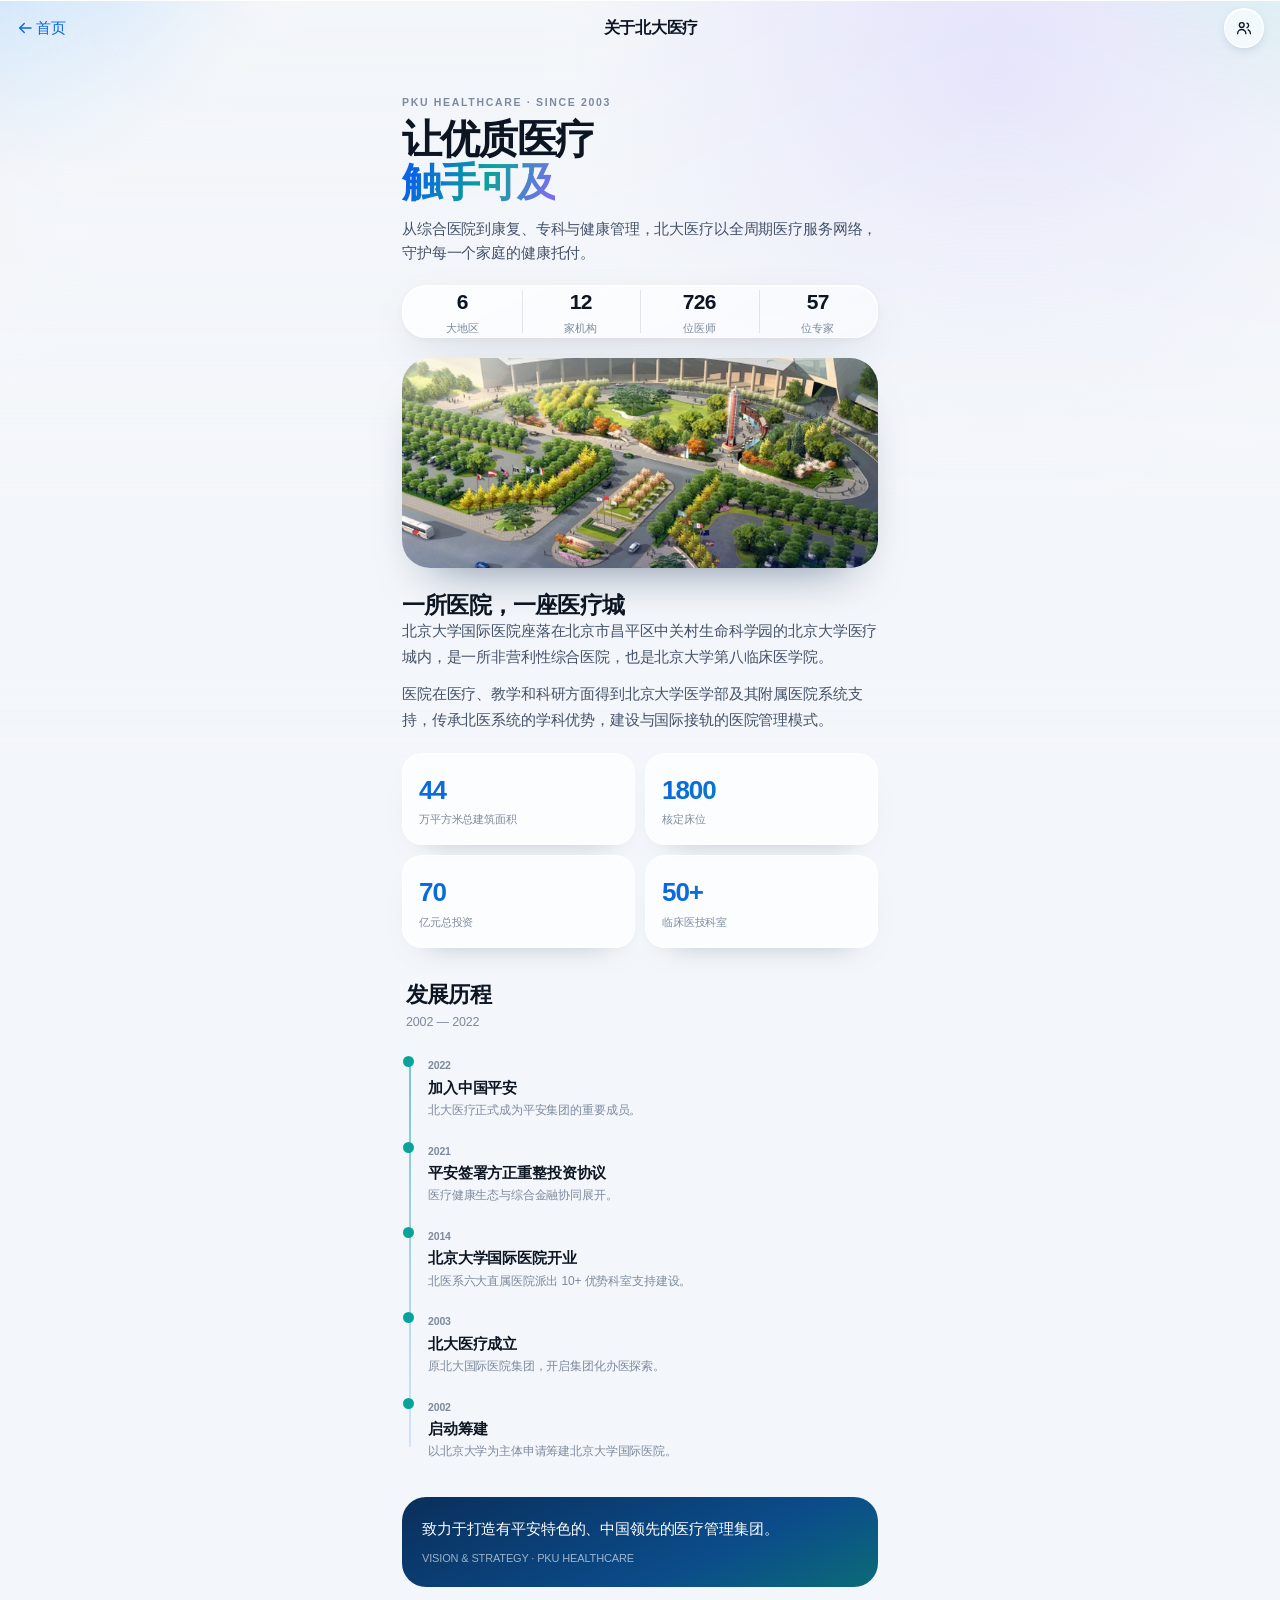
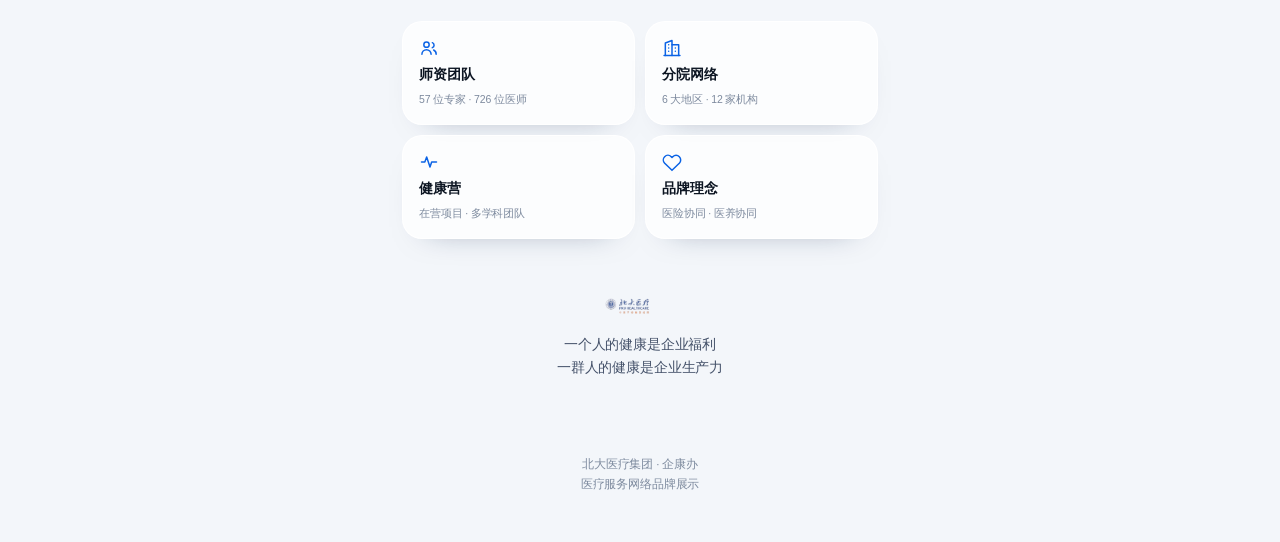
==== brand.html @ 7aa966f2 "北大医疗 H5 全站改版：iOS Liquid Glass，新增师资/健康营/分院" ====
<!DOCTYPE html>
<html lang="zh-CN">
<head>
  <meta charset="UTF-8" />
  <meta name="viewport" content="width=device-width, initial-scale=1, viewport-fit=cover" />
  <meta name="theme-color" content="#f3f6fa" />
  <meta name="description" content="关于北大医疗：医疗服务网络、北京大学国际医院规模、师资与学科资源。" />
  <title>关于北大医疗 · 医疗服务网络</title>
  <link rel="icon" href="./assets/logo.png" />
  <link rel="stylesheet" href="./ios.css" />
  <link rel="stylesheet" href="./views.css" />
</head>
<body>
  <div class="ambient" aria-hidden="true"></div>
  <script src="./icons.js"></script>

  <header class="topbar">
    <a class="back-btn" href="./mobile.html">
      <svg class="ic ic-18"><use href="#i-back"/></svg>首页
    </a>
    <span class="topbar-spacer"></span>
    <span class="topbar-title">关于北大医疗</span>
    <span class="topbar-spacer"></span>
    <a class="icon-btn" href="./team.html" aria-label="师资团队">
      <svg class="ic ic-18"><use href="#i-users"/></svg>
    </a>
  </header>

  <main class="page no-tabs">
    <section class="about-hero">
      <p class="eyebrow">PKU HEALTHCARE · SINCE 2003</p>
      <h1 class="display">让优质医疗<br /><em>触手可及</em></h1>
      <p class="lead">从综合医院到康复、专科与健康管理，北大医疗以全周期医疗服务网络，守护每一个家庭的健康托付。</p>

      <div class="hero-stats glass" style="margin-top:20px">
        <div class="stat-row">
          <span><b>6</b><small>大地区</small></span>
          <span><b>12</b><small>家机构</small></span>
          <span><b>726</b><small>位医师</small></span>
          <span><b>57</b><small>位专家</small></span>
        </div>
      </div>

      <div class="about-photo">
        <img src="./assets/hospital-intro.webp" alt="北京大学国际医院院区" loading="lazy" />
      </div>
    </section>

    <section class="about-story reveal">
      <h2 class="h2">一所医院，一座医疗城</h2>
      <p>北京大学国际医院座落在北京市昌平区中关村生命科学园的北京大学医疗城内，是一所非营利性综合医院，也是北京大学第八临床医学院。</p>
      <p>医院在医疗、教学和科研方面得到北京大学医学部及其附属医院系统支持，传承北医系统的学科优势，建设与国际接轨的医院管理模式。</p>
      <div class="about-numbers">
        <div class="about-number"><b>44</b><small>万平方米总建筑面积</small></div>
        <div class="about-number"><b>1800</b><small>核定床位</small></div>
        <div class="about-number"><b>70</b><small>亿元总投资</small></div>
        <div class="about-number"><b>50+</b><small>临床医技科室</small></div>
      </div>
    </section>

    <section class="section reveal">
      <div class="section-head">
        <div>
          <h2 class="h2">发展历程</h2>
          <p class="section-sub">2002 — 2022</p>
        </div>
      </div>
      <div class="timeline">
        <div class="tl-item done"><span class="tl-date">2022</span><b>加入中国平安</b><p>北大医疗正式成为平安集团的重要成员。</p></div>
        <div class="tl-item done"><span class="tl-date">2021</span><b>平安签署方正重整投资协议</b><p>医疗健康生态与综合金融协同展开。</p></div>
        <div class="tl-item done"><span class="tl-date">2014</span><b>北京大学国际医院开业</b><p>北医系六大直属医院派出 10+ 优势科室支持建设。</p></div>
        <div class="tl-item done"><span class="tl-date">2003</span><b>北大医疗成立</b><p>原北大国际医院集团，开启集团化办医探索。</p></div>
        <div class="tl-item done"><span class="tl-date">2002</span><b>启动筹建</b><p>以北京大学为主体申请筹建北京大学国际医院。</p></div>
      </div>
    </section>

    <section class="section reveal">
      <div class="about-vision">
        <p>致力于打造有平安特色的、中国领先的医疗管理集团。</p>
        <small>VISION &amp; STRATEGY · PKU HEALTHCARE</small>
      </div>
    </section>

    <section class="section reveal">
      <div class="about-links">
        <a class="about-link press" href="./team.html">
          <svg class="ic"><use href="#i-users"/></svg>
          <b>师资团队</b><small>57 位专家 · 726 位医师</small>
        </a>
        <a class="about-link press" href="./hospitals.html">
          <svg class="ic"><use href="#i-building"/></svg>
          <b>分院网络</b><small>6 大地区 · 12 家机构</small>
        </a>
        <a class="about-link press" href="./camp.html">
          <svg class="ic"><use href="#i-activity"/></svg>
          <b>健康营</b><small>在营项目 · 多学科团队</small>
        </a>
        <a class="about-link press" href="./brand.html">
          <svg class="ic"><use href="#i-heart"/></svg>
          <b>品牌理念</b><small>医险协同 · 医养协同</small>
        </a>
      </div>
    </section>

    <section class="section reveal" style="text-align:center;padding:24px 12px 6px">
      <img src="./assets/logo.png" alt="北大医疗" style="height:24px;margin:0 auto 12px;opacity:.7" />
      <p style="margin:0;font-size:14px;line-height:1.7;color:var(--ink-2)">一个人的健康是企业福利<br />一群人的健康是企业生产力</p>
    </section>

    <footer class="footer">
      <p>北大医疗集团 · 企康办</p>
      <p>医疗服务网络品牌展示</p>
    </footer>
  </main>

  <div class="backdrop" id="appBackdrop"></div>
  <div class="toast" id="appToast" role="status" aria-live="polite"></div>

  <script src="./app.js"></script>
</body>
</html>
---- ios.css ----
/* =========================================================
   北大医疗 · Liquid Glass Design System
   iOS 26 inspired — glass, depth, soft light
   ========================================================= */

:root {
  --ink: #0c1522;
  --ink-2: #45526a;
  --ink-3: #7d8a9e;
  --brand: #0b63e5;
  --brand-2: #3f8cff;
  --brand-deep: #093677;
  --teal: #0aa39a;
  --mint: #d9f4ea;
  --coral: #f26d5f;
  --amber: #e9a13b;
  --violet: #7c6cf0;

  --bg: #f3f6fa;
  --white: #ffffff;

  --glass: linear-gradient(155deg, rgba(255, 255, 255, 0.78), rgba(255, 255, 255, 0.48));
  --glass-strong: linear-gradient(155deg, rgba(255, 255, 255, 0.92), rgba(255, 255, 255, 0.72));
  --glass-dark: linear-gradient(155deg, rgba(12, 30, 58, 0.72), rgba(9, 22, 44, 0.55));
  --glass-border: 0.5px solid rgba(255, 255, 255, 0.9);
  --glass-shadow: 0 18px 50px -18px rgba(13, 38, 76, 0.28), 0 2px 8px rgba(13, 38, 76, 0.05),
    inset 0 1px 0 rgba(255, 255, 255, 0.95);
  --blur: saturate(180%) blur(28px);

  --r-xl: 30px;
  --r-lg: 24px;
  --r-md: 18px;
  --r-sm: 13px;

  --safe-top: env(safe-area-inset-top, 0px);
  --safe-bottom: env(safe-area-inset-bottom, 0px);
  --tabbar-h: 66px;

  --font: -apple-system, BlinkMacSystemFont, "SF Pro Text", "SF Pro Display", "PingFang SC",
    "Hiragino Sans GB", "Helvetica Neue", "Microsoft YaHei", sans-serif;
}

* { box-sizing: border-box; -webkit-tap-highlight-color: transparent; }

html { -webkit-text-size-adjust: 100%; scroll-behavior: smooth; }

body {
  margin: 0;
  min-height: 100vh;
  color: var(--ink);
  background: var(--bg);
  font-family: var(--font);
  font-size: 15px;
  line-height: 1.55;
  letter-spacing: -0.01em;
  overflow-x: hidden;
  -webkit-font-smoothing: antialiased;
  text-rendering: optimizeLegibility;
}

body.is-locked { overflow: hidden; }

/* ambient light field */
.ambient {
  position: fixed;
  inset: -20% -20% auto -20%;
  height: 90vh;
  z-index: -2;
  pointer-events: none;
  background:
    radial-gradient(42vw 42vw at 12% 4%, rgba(96, 178, 255, 0.5), transparent 62%),
    radial-gradient(46vw 46vw at 92% 0%, rgba(126, 232, 208, 0.46), transparent 60%),
    radial-gradient(52vw 52vw at 70% 32%, rgba(190, 178, 255, 0.38), transparent 62%),
    radial-gradient(40vw 40vw at 0% 45%, rgba(255, 205, 214, 0.34), transparent 60%);
  filter: blur(18px);
}

.ambient::after {
  content: "";
  position: fixed;
  inset: 0;
  height: 100vh;
  background: linear-gradient(180deg, rgba(243, 246, 250, 0) 0%, rgba(243, 246, 250, 0.55) 46%, #f3f6fa 78%);
}

/* subtle top specular line */
body::after {
  content: "";
  position: fixed;
  inset: 0 0 auto 0;
  height: 1px;
  background: rgba(255, 255, 255, 0.9);
  z-index: 90;
}

a { color: inherit; text-decoration: none; }
button { font: inherit; color: inherit; background: none; border: 0; padding: 0; cursor: pointer; }
img { display: block; max-width: 100%; }
svg { display: block; }
input { font: inherit; color: inherit; }
::selection { background: rgba(11, 99, 229, 0.18); }

.ic { width: 20px; height: 20px; fill: none; stroke: currentColor; stroke-width: 1.8; stroke-linecap: round; stroke-linejoin: round; }
.ic-12 { width: 12px; height: 12px; }
.ic-14 { width: 14px; height: 14px; }
.ic-16 { width: 16px; height: 16px; }
.ic-18 { width: 18px; height: 18px; }
.ic-22 { width: 22px; height: 22px; }
.ic-26 { width: 26px; height: 26px; }
.svg-sprite { position: absolute; width: 0; height: 0; overflow: hidden; }

/* ---------- surfaces ---------- */
.glass {
  position: relative;
  background: var(--glass);
  -webkit-backdrop-filter: var(--blur);
  backdrop-filter: var(--blur);
  border: var(--glass-border);
  box-shadow: var(--glass-shadow);
  border-radius: var(--r-lg);
}

.glass-strong {
  background: var(--glass-strong);
  -webkit-backdrop-filter: saturate(190%) blur(36px);
  backdrop-filter: saturate(190%) blur(36px);
  border: 0.5px solid rgba(255, 255, 255, 1);
  box-shadow: 0 24px 60px -22px rgba(13, 38, 76, 0.34), inset 0 1px 0 #fff;
  border-radius: var(--r-xl);
}

.press { transition: transform 0.32s cubic-bezier(0.22, 1, 0.36, 1), box-shadow 0.32s; }
.press:active { transform: scale(0.975); }

/* ---------- top bar ---------- */
.topbar {
  position: fixed;
  top: 0;
  left: 0;
  right: 0;
  z-index: 60;
  padding: calc(var(--safe-top) + 8px) 16px 8px;
  display: flex;
  align-items: center;
  gap: 10px;
  transition: background 0.3s, backdrop-filter 0.3s, box-shadow 0.3s, border-color 0.3s;
  border-bottom: 0.5px solid transparent;
}

.topbar.is-scrolled {
  background: rgba(248, 250, 253, 0.72);
  -webkit-backdrop-filter: saturate(180%) blur(26px);
  backdrop-filter: saturate(180%) blur(26px);
  border-bottom-color: rgba(12, 21, 34, 0.06);
  box-shadow: 0 8px 30px -20px rgba(13, 38, 76, 0.4);
}

.topbar-brand { display: flex; align-items: center; gap: 9px; min-width: 0; }
.topbar-brand img { height: 24px; width: auto; }
.topbar-title {
  font-size: 16px;
  font-weight: 650;
  letter-spacing: -0.02em;
  white-space: nowrap;
  overflow: hidden;
  text-overflow: ellipsis;
  opacity: 0;
  transform: translateY(6px);
  transition: opacity 0.3s, transform 0.3s;
}
.topbar.is-scrolled .topbar-title { opacity: 1; transform: none; }
.topbar-spacer { flex: 1; }

.icon-btn {
  width: 40px;
  height: 40px;
  display: grid;
  place-items: center;
  border-radius: 50%;
  background: rgba(255, 255, 255, 0.6);
  -webkit-backdrop-filter: blur(18px) saturate(170%);
  backdrop-filter: blur(18px) saturate(170%);
  border: 0.5px solid rgba(255, 255, 255, 0.9);
  box-shadow: 0 4px 14px -6px rgba(13, 38, 76, 0.3), inset 0 1px 0 #fff;
  color: var(--ink);
  transition: transform 0.3s cubic-bezier(0.22, 1, 0.36, 1);
}
.icon-btn:active { transform: scale(0.9); }
.icon-btn.plain { background: transparent; border-color: transparent; box-shadow: none; }

.back-btn {
  display: inline-flex;
  align-items: center;
  gap: 2px;
  height: 40px;
  padding-right: 12px;
  border-radius: 999px;
  font-size: 15px;
  font-weight: 550;
  color: var(--brand);
  transition: opacity 0.2s;
}
.back-btn:active { opacity: 0.5; }

/* ---------- page scaffolding ---------- */
.page {
  max-width: 520px;
  margin: 0 auto;
  padding: calc(var(--safe-top) + 76px) 16px calc(var(--safe-bottom) + var(--tabbar-h) + 34px);
}

.page.no-tabs { padding-bottom: calc(var(--safe-bottom) + 40px); }

.eyebrow {
  margin: 0 0 8px;
  font-size: 10.5px;
  font-weight: 700;
  letter-spacing: 0.16em;
  text-transform: uppercase;
  color: var(--ink-3);
}

.display {
  margin: 0;
  font-size: 38px;
  line-height: 1.08;
  font-weight: 740;
  letter-spacing: -0.045em;
}

.display em {
  font-style: normal;
  background: linear-gradient(115deg, #0b63e5 10%, #0aa39a 55%, #7c6cf0 95%);
  -webkit-background-clip: text;
  background-clip: text;
  color: transparent;
}

.h2 {
  margin: 0;
  font-size: 23px;
  line-height: 1.2;
  font-weight: 720;
  letter-spacing: -0.035em;
}

.lead {
  margin: 12px 0 0;
  font-size: 15px;
  line-height: 1.62;
  color: var(--ink-2);
}

.muted { color: var(--ink-3); }
.small { font-size: 12.5px; }

/* section header */
.section { margin-top: 34px; }
.section-head {
  display: flex;
  align-items: flex-end;
  justify-content: space-between;
  gap: 12px;
  margin-bottom: 14px;
  padding: 0 4px;
}
.section-head .h2 { font-size: 22px; }
.section-sub { margin: 5px 0 0; font-size: 12.5px; color: var(--ink-3); }
.section-link {
  display: inline-flex;
  align-items: center;
  gap: 3px;
  font-size: 13.5px;
  font-weight: 600;
  color: var(--brand);
  white-space: nowrap;
  padding-bottom: 2px;
}
.section-link .ic { width: 14px; height: 14px; }

/* ---------- chips / pills ---------- */
.chip {
  display: inline-flex;
  align-items: center;
  gap: 5px;
  height: 28px;
  padding: 0 11px;
  border-radius: 999px;
  font-size: 12px;
  font-weight: 550;
  color: var(--ink-2);
  background: rgba(255, 255, 255, 0.66);
  border: 0.5px solid rgba(12, 21, 34, 0.07);
  -webkit-backdrop-filter: blur(14px);
  backdrop-filter: blur(14px);
  white-space: nowrap;
}
.chip.brand { color: var(--brand); background: rgba(11, 99, 229, 0.1); border-color: rgba(11, 99, 229, 0.14); }
.chip.teal { color: #067a73; background: rgba(10, 163, 154, 0.11); border-color: rgba(10, 163, 154, 0.16); }
.chip.plain { background: rgba(12, 21, 34, 0.04); border-color: transparent; }

.scroller {
  display: flex;
  gap: 12px;
  overflow-x: auto;
  scroll-snap-type: x mandatory;
  -webkit-overflow-scrolling: touch;
  scrollbar-width: none;
  padding: 2px 16px 6px;
  margin: 0 -16px;
}
.scroller::-webkit-scrollbar { display: none; }
.scroller > * { scroll-snap-align: start; flex: 0 0 auto; }

/* segmented control */
.segmented {
  display: flex;
  gap: 2px;
  padding: 3px;
  border-radius: 15px;
  background: rgba(12, 21, 34, 0.055);
  -webkit-backdrop-filter: blur(10px);
  backdrop-filter: blur(10px);
  overflow-x: auto;
  scrollbar-width: none;
}
.segmented::-webkit-scrollbar { display: none; }
.segmented button {
  flex: 1 0 auto;
  height: 34px;
  padding: 0 13px;
  border-radius: 12px;
  font-size: 13px;
  font-weight: 550;
  color: var(--ink-2);
  white-space: nowrap;
  transition: background 0.28s, color 0.28s, box-shadow 0.28s;
}
.segmented button.is-active {
  color: var(--ink);
  background: #fff;
  box-shadow: 0 2px 8px -2px rgba(13, 38, 76, 0.16);
  font-weight: 620;
}

/* ---------- search ---------- */
.search {
  display: flex;
  align-items: center;
  gap: 9px;
  height: 46px;
  padding: 0 14px;
  border-radius: 16px;
  background: rgba(255, 255, 255, 0.7);
  -webkit-backdrop-filter: blur(20px) saturate(160%);
  backdrop-filter: blur(20px) saturate(160%);
  border: 0.5px solid rgba(255, 255, 255, 0.9);
  box-shadow: 0 8px 24px -16px rgba(13, 38, 76, 0.4);
  color: var(--ink-3);
}
.search input {
  flex: 1;
  min-width: 0;
  border: 0;
  outline: 0;
  background: none;
  font-size: 15px;
  color: var(--ink);
}
.search input::placeholder { color: var(--ink-3); }
.search input::-webkit-search-cancel-button { display: none; }
.search-clear { display: none; color: var(--ink-3); }
.search.has-value .search-clear { display: grid; place-items: center; }

/* ---------- avatar ---------- */
.avatar {
  position: relative;
  display: grid;
  place-items: center;
  overflow: hidden;
  border-radius: 50%;
  background: linear-gradient(145deg, #dce9ff, #c9f0e5);
  color: var(--brand-deep);
  font-weight: 650;
  flex: none;
  box-shadow: inset 0 0 0 0.5px rgba(255, 255, 255, 0.8);
}
.avatar img { position: absolute; inset: 0; width: 100%; height: 100%; object-fit: cover; }
.avatar.ring { box-shadow: 0 0 0 2px #fff, 0 6px 16px -8px rgba(13, 38, 76, 0.5); }

.avatar-stack { display: flex; }
.avatar-stack .avatar { margin-left: -9px; box-shadow: 0 0 0 2px rgba(255, 255, 255, 0.92); }
.avatar-stack .avatar:first-child { margin-left: 0; }

/* ---------- bottom tab bar ---------- */
.tabbar {
  position: fixed;
  left: 50%;
  bottom: calc(var(--safe-bottom) + 10px);
  transform: translateX(-50%);
  z-index: 70;
  width: min(480px, calc(100vw - 28px));
  height: var(--tabbar-h);
  display: flex;
  align-items: stretch;
  padding: 7px;
  border-radius: 26px;
  background: rgba(255, 255, 255, 0.66);
  -webkit-backdrop-filter: saturate(190%) blur(34px);
  backdrop-filter: saturate(190%) blur(34px);
  border: 0.5px solid rgba(255, 255, 255, 0.95);
  box-shadow: 0 18px 44px -16px rgba(13, 38, 76, 0.35), inset 0 1px 0 #fff;
}
.tabbar a {
  position: relative;
  flex: 1;
  display: flex;
  flex-direction: column;
  align-items: center;
  justify-content: center;
  gap: 2px;
  border-radius: 19px;
  font-size: 10px;
  font-weight: 600;
  letter-spacing: 0;
  color: var(--ink-3);
  transition: color 0.25s, background 0.35s;
}
.tabbar a .ic { width: 22px; height: 22px; stroke-width: 1.75; transition: transform 0.35s cubic-bezier(0.22, 1, 0.36, 1); }
.tabbar a.is-active { color: var(--brand); background: rgba(11, 99, 229, 0.09); }
.tabbar a.is-active .ic { transform: translateY(-1px) scale(1.04); }
.tabbar a.is-active::after {
  content: "";
  position: absolute;
  bottom: 2px;
  width: 4px;
  height: 4px;
  border-radius: 50%;
  background: var(--brand);
}

/* ---------- sheets ---------- */
.backdrop {
  position: fixed;
  inset: 0;
  z-index: 80;
  background: rgba(8, 16, 30, 0.28);
  -webkit-backdrop-filter: blur(6px);
  backdrop-filter: blur(6px);
  opacity: 0;
  visibility: hidden;
  transition: opacity 0.35s, visibility 0.35s;
}
.backdrop.is-open { opacity: 1; visibility: visible; }

.sheet {
  position: fixed;
  left: 0;
  right: 0;
  bottom: 0;
  z-index: 85;
  max-height: 88vh;
  display: flex;
  flex-direction: column;
  padding: 8px 0 calc(var(--safe-bottom) + 8px);
  border-radius: 28px 28px 0 0;
  background: rgba(250, 252, 255, 0.86);
  -webkit-backdrop-filter: saturate(190%) blur(40px);
  backdrop-filter: saturate(190%) blur(40px);
  border-top: 0.5px solid #fff;
  box-shadow: 0 -20px 60px -20px rgba(13, 38, 76, 0.4);
  transform: translateY(102%);
  visibility: hidden;
  transition: transform 0.5s cubic-bezier(0.32, 0.72, 0, 1), visibility 0.5s;
}
.sheet.is-open { transform: none; visibility: visible; }
.sheet-handle {
  width: 38px;
  height: 5px;
  border-radius: 99px;
  background: rgba(12, 21, 34, 0.16);
  margin: 4px auto 10px;
  flex: none;
}
.sheet-head { padding: 2px 22px 12px; display: flex; align-items: flex-start; justify-content: space-between; gap: 12px; }
.sheet-head h2 { margin: 0; font-size: 21px; font-weight: 720; letter-spacing: -0.03em; }
.sheet-head p { margin: 4px 0 0; font-size: 12.5px; color: var(--ink-3); }
.sheet-body { overflow-y: auto; -webkit-overflow-scrolling: touch; padding: 0 16px 12px; }
.sheet-footer { padding: 10px 16px 4px; display: flex; gap: 10px; border-top: 0.5px solid rgba(12, 21, 34, 0.06); }

.btn {
  display: inline-flex;
  align-items: center;
  justify-content: center;
  gap: 6px;
  height: 48px;
  padding: 0 20px;
  border-radius: 16px;
  font-size: 15px;
  font-weight: 620;
  transition: transform 0.3s cubic-bezier(0.22, 1, 0.36, 1), opacity 0.2s;
}
.btn:active { transform: scale(0.97); }
.btn-primary {
  color: #fff;
  background: linear-gradient(160deg, #2f86ff, #0b5bdc);
  box-shadow: 0 12px 26px -12px rgba(11, 99, 229, 0.75), inset 0 1px 0 rgba(255, 255, 255, 0.32);
}
.btn-ghost { color: var(--ink); background: rgba(12, 21, 34, 0.055); }
.btn-block { width: 100%; }

/* ---------- list rows ---------- */
.list {
  border-radius: var(--r-lg);
  overflow: hidden;
  background: rgba(255, 255, 255, 0.72);
  -webkit-backdrop-filter: var(--blur);
  backdrop-filter: var(--blur);
  border: 0.5px solid rgba(255, 255, 255, 0.9);
  box-shadow: 0 14px 40px -24px rgba(13, 38, 76, 0.4);
}
.row {
  display: flex;
  align-items: center;
  gap: 13px;
  padding: 13px 16px;
  position: relative;
  background: transparent;
  width: 100%;
  text-align: left;
  transition: background 0.2s;
}
.row + .row::before {
  content: "";
  position: absolute;
  top: 0;
  left: 62px;
  right: 0;
  height: 0.5px;
  background: rgba(12, 21, 34, 0.08);
}
.row:active { background: rgba(11, 99, 229, 0.05); }
.row-copy { flex: 1; min-width: 0; }
.row-copy b { display: block; font-size: 15px; font-weight: 620; letter-spacing: -0.02em; }
.row-copy small { display: block; margin-top: 2px; font-size: 12px; color: var(--ink-3); white-space: nowrap; overflow: hidden; text-overflow: ellipsis; }
.row .chev { color: rgba(12, 21, 34, 0.26); flex: none; }

/* ---------- misc ---------- */
.divider { height: 0.5px; background: rgba(12, 21, 34, 0.08); margin: 18px 0; }

.reveal { opacity: 0; transform: translateY(18px); transition: opacity 0.7s, transform 0.7s cubic-bezier(0.22, 1, 0.36, 1); }
.reveal.is-in { opacity: 1; transform: none; }

.toast {
  position: fixed;
  left: 50%;
  bottom: calc(var(--safe-bottom) + var(--tabbar-h) + 26px);
  transform: translate(-50%, 14px);
  z-index: 120;
  padding: 11px 18px;
  border-radius: 14px;
  background: rgba(12, 21, 34, 0.86);
  -webkit-backdrop-filter: blur(20px);
  backdrop-filter: blur(20px);
  color: #fff;
  font-size: 13px;
  font-weight: 500;
  opacity: 0;
  visibility: hidden;
  transition: opacity 0.3s, transform 0.3s, visibility 0.3s;
  max-width: 80vw;
  text-align: center;
}
.toast.is-open { opacity: 1; visibility: visible; transform: translate(-50%, 0); }

.empty-state { text-align: center; padding: 46px 24px; color: var(--ink-3); }
.empty-state b { display: block; margin: 12px 0 4px; font-size: 16px; color: var(--ink); }
.empty-state p { margin: 0; font-size: 13px; }
.empty-state .btn { margin-top: 18px; height: 42px; }

.footer {
  margin-top: 42px;
  padding: 26px 8px 6px;
  text-align: center;
  color: var(--ink-3);
  font-size: 11.5px;
}
.footer img { height: 22px; margin: 0 auto 10px; opacity: 0.6; }
.footer p { margin: 2px 0; }

/* hero stats */
.stat-row { display: flex; }
.stat-row > * { flex: 1; text-align: center; position: relative; }
.stat-row > * + *::before {
  content: "";
  position: absolute;
  left: 0;
  top: 4px;
  bottom: 4px;
  width: 0.5px;
  background: rgba(12, 21, 34, 0.1);
}
.stat-row b { display: block; font-size: 21px; font-weight: 720; letter-spacing: -0.03em; font-variant-numeric: tabular-nums; }
.stat-row small { display: block; margin-top: 1px; font-size: 11px; color: var(--ink-3); }

.live-dot {
  display: inline-block;
  width: 7px;
  height: 7px;
  border-radius: 50%;
  background: #16b981;
  box-shadow: 0 0 0 4px rgba(22, 185, 129, 0.16);
  animation: pulse 2.4s ease-in-out infinite;
}
@keyframes pulse {
  0%, 100% { box-shadow: 0 0 0 3px rgba(22, 185, 129, 0.14); }
  50% { box-shadow: 0 0 0 7px rgba(22, 185, 129, 0.06); }
}

.progress {
  height: 6px;
  border-radius: 99px;
  background: rgba(12, 21, 34, 0.08);
  overflow: hidden;
}
.progress i {
  display: block;
  height: 100%;
  border-radius: inherit;
  background: linear-gradient(90deg, #0aa39a, #3f8cff);
  width: 0;
  transition: width 1.2s cubic-bezier(0.22, 1, 0.36, 1);
}

.expert-badge { white-space: nowrap; }

.camp-live {
  display: inline-flex;
  align-items: center;
  gap: 7px;
  height: 26px;
  padding: 0 11px;
  border-radius: 99px;
  font-size: 11px;
  font-weight: 600;
  color: #eafff7;
  background: rgba(255, 255, 255, 0.14);
  border: 0.5px solid rgba(255, 255, 255, 0.22);
  -webkit-backdrop-filter: blur(14px);
  backdrop-filter: blur(14px);
}
.camp-live .live-dot { background: #4ff0b7; box-shadow: 0 0 0 4px rgba(79, 240, 183, 0.18); }

.camp-progress-label {
  display: flex;
  justify-content: space-between;
  align-items: baseline;
  gap: 10px;
  font-size: 11px;
  color: rgba(255, 255, 255, 0.68);
  margin-bottom: 7px;
  font-variant-numeric: tabular-nums;
}
.camp-progress-label b { font-size: 13px; color: #fff; font-weight: 620; }

.hide { display: none !important; }

@media (min-width: 560px) {
  .page { padding-left: 22px; padding-right: 22px; }
  .display { font-size: 42px; }
}

@media (prefers-reduced-motion: reduce) {
  *, *::before, *::after { animation-duration: 0.01ms !important; transition-duration: 0.01ms !important; scroll-behavior: auto !important; }
  .reveal { opacity: 1; transform: none; }
}
---- views.css ----
/* =========================================================
   Inner pages: camp / faculty / hospitals / profile / dept / about
   ========================================================= */

.page-head { padding: 12px 4px 0; }
.page-head .display { font-size: 36px; }
.page-head .lead { max-width: 340px; }

/* ================= CAMP ================= */
.camp-hero {
  position: relative;
  overflow: hidden;
  margin-top: 4px;
  padding: 22px;
  border-radius: 32px;
  color: #fff;
  background:
    radial-gradient(120% 90% at 100% 0%, rgba(64, 196, 176, 0.5), transparent 56%),
    radial-gradient(100% 80% at 0% 100%, rgba(63, 140, 255, 0.4), transparent 62%),
    linear-gradient(158deg, #08264b 0%, #0a3d70 52%, #06453d 100%);
  box-shadow: 0 30px 60px -26px rgba(6, 34, 68, 0.72), inset 0 1px 0 rgba(255, 255, 255, 0.16);
  isolation: isolate;
}
.camp-hero::before {
  content: "";
  position: absolute;
  inset: 0;
  z-index: -1;
  background: url("./assets/nursing.webp") center/cover;
  opacity: 0.06;
  filter: blur(1.5px);
  mix-blend-mode: luminosity;
}
.camp-hero::after {
  content: "";
  position: absolute;
  right: -60px;
  top: -80px;
  width: 210px;
  height: 210px;
  border-radius: 50%;
  border: 1px solid rgba(255, 255, 255, 0.16);
  box-shadow: 0 0 0 36px rgba(255, 255, 255, 0.04), 0 0 0 74px rgba(255, 255, 255, 0.022);
  pointer-events: none;
}
.camp-hero-top { display: flex; align-items: center; justify-content: space-between; }
.camp-hero-edition {
  font-size: 11px;
  font-weight: 600;
  color: rgba(255, 255, 255, 0.7);
  letter-spacing: 0.04em;
}
.camp-hero h1 {
  margin: 20px 0 0;
  font-size: 32px;
  line-height: 1.1;
  font-weight: 750;
  letter-spacing: -0.045em;
}
.camp-hero-theme {
  margin: 7px 0 0;
  font-size: 15px;
  font-weight: 560;
  color: #a9e8d9;
}
.camp-hero-summary {
  margin: 9px 0 0;
  font-size: 12.5px;
  line-height: 1.6;
  color: rgba(255, 255, 255, 0.68);
  max-width: 300px;
}
.camp-hero-progress { margin-top: 20px; }
.camp-hero-stats {
  display: flex;
  margin-top: 20px;
  padding-top: 16px;
  border-top: 0.5px solid rgba(255, 255, 255, 0.16);
}
.camp-hero-stats span { flex: 1; text-align: center; position: relative; }
.camp-hero-stats span + span::before {
  content: "";
  position: absolute;
  left: 0;
  top: 3px;
  bottom: 3px;
  width: 0.5px;
  background: rgba(255, 255, 255, 0.16);
}
.camp-hero-stats b { display: block; font-size: 22px; font-weight: 720; letter-spacing: -0.03em; }
.camp-hero-stats small { display: block; font-size: 10.5px; color: rgba(255, 255, 255, 0.6); }

/* timeline */
.timeline { position: relative; padding: 6px 0 2px 26px; }
.timeline::before {
  content: "";
  position: absolute;
  left: 7px;
  top: 12px;
  bottom: 16px;
  width: 1.5px;
  background: linear-gradient(180deg, rgba(10, 163, 154, 0.55), rgba(11, 99, 229, 0.12));
}
.tl-item { position: relative; padding: 0 0 18px; }
.tl-item:last-child { padding-bottom: 0; }
.tl-item::before {
  content: "";
  position: absolute;
  left: -25px;
  top: 4px;
  width: 11px;
  height: 11px;
  border-radius: 50%;
  background: #fff;
  border: 2px solid rgba(12, 21, 34, 0.16);
  box-sizing: border-box;
}
.tl-item.done::before { background: #0aa39a; border-color: #0aa39a; }
.tl-item.now::before {
  background: #0b63e5;
  border-color: #0b63e5;
  box-shadow: 0 0 0 5px rgba(11, 99, 229, 0.13);
}
.tl-date { font-size: 10.5px; font-weight: 650; color: var(--ink-3); font-variant-numeric: tabular-nums; }
.tl-item.now .tl-date { color: var(--brand); }
.tl-item b { display: block; font-size: 14.5px; font-weight: 620; margin-top: 1px; }
.tl-item p { margin: 2px 0 0; font-size: 12px; line-height: 1.55; color: var(--ink-3); }

/* roster */
#roleFilter { margin-top: 2px; }
.hospital-filter-wrap { margin: 12px -16px 4px; position: relative; }
.hospital-filter-wrap::after {
  content: "";
  position: absolute;
  right: 0;
  top: 0;
  bottom: 4px;
  width: 26px;
  pointer-events: none;
  background: linear-gradient(90deg, rgba(243, 246, 250, 0), rgba(243, 246, 250, 0.92));
}
.hospital-filter {
  display: flex;
  gap: 8px;
  overflow-x: auto;
  scrollbar-width: none;
  padding: 2px 16px 4px;
  -webkit-overflow-scrolling: touch;
}
.hospital-filter::-webkit-scrollbar { display: none; }
.hospital-filter .chip { height: 30px; font-size: 12px; }
.hospital-filter .chip.is-active {
  color: #fff;
  background: linear-gradient(150deg, #2f86ff, #0b5bdc);
  border-color: transparent;
  box-shadow: 0 8px 18px -10px rgba(11, 99, 229, 0.8);
}

.roster-list { margin-top: 14px; }
.role-group { margin-top: 20px; }
.role-group:first-child { margin-top: 4px; }
.role-group-head {
  display: flex;
  align-items: center;
  gap: 8px;
  padding: 0 4px 9px;
}
.role-group-head i {
  width: 26px;
  height: 26px;
  display: grid;
  place-items: center;
  border-radius: 9px;
  color: var(--role-tone, #0b63e5);
  background: color-mix(in srgb, var(--role-tone, #0b63e5) 11%, transparent);
}
.role-group-head .ic { width: 15px; height: 15px; }
.role-group-head b { font-size: 14px; font-weight: 650; letter-spacing: -0.01em; }
.role-group-head small { font-size: 11px; color: var(--ink-3); font-weight: 500; }
.role-group-head span { margin-left: auto; font-size: 11px; color: var(--ink-3); }

.person-list { display: flex; flex-direction: column; gap: 9px; }
.person {
  display: flex;
  align-items: center;
  gap: 13px;
  width: 100%;
  text-align: left;
  padding: 13px;
  border-radius: 20px;
  background: rgba(255, 255, 255, 0.74);
  -webkit-backdrop-filter: var(--blur);
  backdrop-filter: var(--blur);
  border: 0.5px solid rgba(255, 255, 255, 0.92);
  box-shadow: 0 14px 34px -26px rgba(13, 38, 76, 0.5);
  transition: transform 0.3s cubic-bezier(0.22, 1, 0.36, 1);
}
.person:active { transform: scale(0.98); }
.person .avatar { width: 52px; height: 52px; }
.person-copy { flex: 1; min-width: 0; }
.person-name { display: flex; align-items: center; gap: 6px; }
.person-name b { font-size: 15.5px; font-weight: 650; letter-spacing: -0.02em; }
.person-name .chip { height: 20px; padding: 0 7px; font-size: 10px; }
.person-role { display: block; margin-top: 1px; font-size: 11.5px; color: var(--ink-3); }
.person-hospital {
  display: flex;
  align-items: center;
  gap: 4px;
  margin-top: 5px;
  font-size: 11px;
  font-weight: 550;
  color: var(--brand);
}
.person-hospital .ic { width: 12px; height: 12px; flex: none; }
.person .chev { color: rgba(12, 21, 34, 0.22); flex: none; }

.data-note {
  margin: 14px 4px 0;
  font-size: 10.5px;
  line-height: 1.6;
  color: var(--ink-3);
}
.data-note code {
  font-size: 10px;
  padding: 1px 4px;
  border-radius: 4px;
  background: rgba(12, 21, 34, 0.06);
}

/* member sheet */
.member-sheet-hero { display: flex; gap: 15px; padding: 8px 6px 18px; align-items: center; }
.member-sheet-hero .avatar { width: 72px; height: 72px; }
.member-sheet-hero h2 { margin: 0; font-size: 24px; font-weight: 730; letter-spacing: -0.03em; }
.member-sheet-hero p { margin: 3px 0 0; font-size: 12.5px; color: var(--ink-3); }
.member-sheet-hero .chip { margin-top: 7px; }
.member-sheet-block {
  padding: 15px;
  border-radius: 18px;
  background: rgba(255, 255, 255, 0.72);
  border: 0.5px solid rgba(255, 255, 255, 0.9);
  margin-bottom: 10px;
}
.member-sheet-block small { display: block; font-size: 10.5px; font-weight: 650; letter-spacing: 0.08em; color: var(--ink-3); text-transform: uppercase; }
.member-sheet-block p { margin: 5px 0 0; font-size: 13.5px; line-height: 1.6; color: var(--ink-2); }
.member-sheet-block b { font-size: 14.5px; }
.member-sheet-tags { display: flex; flex-wrap: wrap; gap: 6px; margin-top: 8px; }
.member-sheet-actions { display: flex; gap: 10px; padding: 6px 6px 4px; }
.member-sheet-actions .btn { white-space: nowrap; }
.member-sheet-actions .btn-block { flex: 1; width: auto; min-width: 0; }
.member-sheet-actions .btn-ghost { flex: 0 0 auto; padding: 0 15px; }

/* ================= FACULTY ================= */
.team-hero-card {
  position: relative;
  overflow: hidden;
  padding: 20px;
  border-radius: 28px;
  color: #fff;
  background:
    radial-gradient(110% 90% at 90% 0%, rgba(126, 232, 208, 0.4), transparent 58%),
    linear-gradient(155deg, #0a2f5c, #0b4c8a 60%, #0b6b78);
  box-shadow: 0 26px 54px -26px rgba(8, 38, 74, 0.7);
  isolation: isolate;
}
.team-hero-card::before {
  content: "";
  position: absolute;
  inset: 0;
  z-index: -1;
  background: url("./assets/hospital-intro.webp") center 30%/cover;
  opacity: 0.09;
  filter: blur(1px);
  mix-blend-mode: luminosity;
}
.team-hero-card h1 { margin: 8px 0 0; font-size: 28px; font-weight: 740; letter-spacing: -0.04em; }
.team-hero-card p { margin: 6px 0 0; font-size: 12.5px; color: rgba(255, 255, 255, 0.7); line-height: 1.6; }
.team-hero-stats { display: flex; margin-top: 18px; padding-top: 15px; border-top: 0.5px solid rgba(255, 255, 255, 0.16); }
.team-hero-stats span { flex: 1; text-align: center; position: relative; }
.team-hero-stats span + span::before { content: ""; position: absolute; left: 0; top: 2px; bottom: 2px; width: 0.5px; background: rgba(255, 255, 255, 0.16); }
.team-hero-stats b { display: block; font-size: 20px; font-weight: 720; }
.team-hero-stats small { display: block; font-size: 10px; color: rgba(255, 255, 255, 0.6); }

.team-toolbar { position: sticky; top: calc(var(--safe-top) + 56px); z-index: 30; padding: 10px 0; margin: 0 -4px; }
.team-toolbar .search { box-shadow: 0 12px 30px -20px rgba(13, 38, 76, 0.6); }

.faculty-grid { display: grid; grid-template-columns: 1fr 1fr; gap: 11px; }
.faculty-card {
  position: relative;
  overflow: hidden;
  border-radius: 22px;
  background: rgba(255, 255, 255, 0.76);
  border: 0.5px solid rgba(255, 255, 255, 0.92);
  box-shadow: 0 16px 36px -26px rgba(13, 38, 76, 0.55);
  -webkit-backdrop-filter: var(--blur);
  backdrop-filter: var(--blur);
}
.faculty-photo {
  position: relative;
  height: 150px;
  background: linear-gradient(160deg, #e6eeff, #dcf4ec);
  overflow: hidden;
}
.faculty-photo img { width: 100%; height: 100%; object-fit: cover; object-position: center 18%; transform: scale(1.12); transform-origin: center 22%; }
.faculty-photo::after {
  content: "";
  position: absolute;
  inset: auto 0 0 0;
  height: 40%;
  background: linear-gradient(180deg, transparent, rgba(255, 255, 255, 0.95));
}
.faculty-card .expert-badge { position: absolute; z-index: 2; top: 9px; left: 9px; }
.faculty-copy { padding: 0 12px 12px; margin-top: -16px; position: relative; z-index: 2; }
.faculty-copy b { display: block; font-size: 15.5px; font-weight: 660; letter-spacing: -0.02em; }
.faculty-copy span { display: block; margin-top: 1px; font-size: 10.5px; color: var(--ink-3); white-space: nowrap; overflow: hidden; text-overflow: ellipsis; }
.faculty-copy small {
  display: inline-block;
  margin-top: 6px;
  font-size: 9.5px;
  font-weight: 550;
  color: var(--brand);
  background: rgba(11, 99, 229, 0.08);
  padding: 2px 6px;
  border-radius: 6px;
}

.result-line { display: flex; align-items: center; justify-content: space-between; padding: 4px 4px 10px; font-size: 12px; color: var(--ink-3); }

/* ================= HOSPITALS ================= */
.hospital-hero { padding: 14px 4px 0; }
.map-card {
  position: relative;
  overflow: hidden;
  margin-top: 18px;
  height: 172px;
  border-radius: 28px;
  background:
    radial-gradient(90% 90% at 20% 10%, rgba(96, 178, 255, 0.45), transparent 60%),
    radial-gradient(80% 80% at 90% 70%, rgba(126, 232, 208, 0.4), transparent 60%),
    linear-gradient(150deg, #eaf2ff, #e4f7f1);
  border: 0.5px solid rgba(255, 255, 255, 0.9);
  box-shadow: 0 20px 44px -26px rgba(13, 38, 76, 0.6);
}
.map-card svg { position: absolute; inset: 0; width: 100%; height: 100%; }
.map-dot { position: absolute; display: flex; align-items: center; gap: 5px; font-size: 10px; font-weight: 620; color: var(--ink-2); }
.map-dot i { width: 9px; height: 9px; border-radius: 50%; background: var(--tone, #0b63e5); box-shadow: 0 0 0 4px color-mix(in srgb, var(--tone, #0b63e5) 16%, transparent); }
.map-label { position: absolute; left: 16px; top: 14px; font-size: 10px; font-weight: 650; letter-spacing: 0.12em; color: var(--ink-3); text-transform: uppercase; }
.map-count { position: absolute; left: 16px; bottom: 14px; font-size: 12px; color: var(--ink-2); }
.map-count b { font-size: 22px; font-weight: 730; letter-spacing: -0.03em; color: var(--ink); }

.region-tabs { margin: 16px -16px 4px; }
.region-tabs .hospital-filter { padding-bottom: 2px; }

.hospital-list { display: flex; flex-direction: column; gap: 10px; margin-top: 12px; }
.hospital-card {
  width: 100%;
  text-align: left;
  padding: 15px;
  border-radius: 22px;
  background: rgba(255, 255, 255, 0.75);
  -webkit-backdrop-filter: var(--blur);
  backdrop-filter: var(--blur);
  border: 0.5px solid rgba(255, 255, 255, 0.92);
  box-shadow: 0 16px 36px -26px rgba(13, 38, 76, 0.5);
  transition: transform 0.3s cubic-bezier(0.22, 1, 0.36, 1);
}
.hospital-card:active { transform: scale(0.985); }
.hospital-card-top { display: flex; align-items: flex-start; gap: 11px; }
.hospital-mark {
  width: 40px;
  height: 40px;
  flex: none;
  display: grid;
  place-items: center;
  border-radius: 13px;
  color: var(--tone, #0b63e5);
  background: color-mix(in srgb, var(--tone, #0b63e5) 11%, transparent);
}
.hospital-mark .ic { width: 20px; height: 20px; }
.hospital-card-copy { flex: 1; min-width: 0; }
.hospital-card-copy b { display: block; font-size: 15px; font-weight: 640; letter-spacing: -0.02em; line-height: 1.35; }
.hospital-tags { display: flex; gap: 5px; margin-top: 5px; flex-wrap: wrap; }
.hospital-tags .chip { height: 21px; padding: 0 7px; font-size: 10px; }
.hospital-addr { display: flex; gap: 5px; margin-top: 10px; font-size: 11.5px; line-height: 1.5; color: var(--ink-3); }
.hospital-addr .ic { width: 13px; height: 13px; flex: none; margin-top: 1px; }
.hospital-actions { display: flex; gap: 8px; margin-top: 12px; }
.hospital-actions a,
.hospital-actions button {
  flex: 1;
  display: inline-flex;
  align-items: center;
  justify-content: center;
  gap: 5px;
  height: 38px;
  border-radius: 12px;
  font-size: 12.5px;
  font-weight: 590;
  background: rgba(12, 21, 34, 0.05);
}
.hospital-actions .call { color: var(--brand); background: rgba(11, 99, 229, 0.09); }

/* hospital sheet */
.hospital-sheet-head { padding: 4px 6px 14px; }
.hospital-sheet-head h2 { margin: 0; font-size: 22px; font-weight: 720; letter-spacing: -0.03em; }
.hospital-sheet-head p { margin: 4px 0 0; font-size: 12px; color: var(--ink-3); }
.hospital-info-row { display: flex; gap: 10px; padding: 12px 0; border-top: 0.5px solid rgba(12, 21, 34, 0.07); }
.hospital-info-row .ic { width: 17px; height: 17px; color: var(--ink-3); flex: none; margin-top: 1px; }
.hospital-info-row b { display: block; font-size: 11px; color: var(--ink-3); font-weight: 550; }
.hospital-info-row span { display: block; margin-top: 1px; font-size: 13.5px; color: var(--ink); }

/* ================= PROFILE ================= */
.profile-hero {
  position: relative;
  overflow: hidden;
  padding: 24px 20px 20px;
  border-radius: 30px;
  background:
    radial-gradient(100% 90% at 90% 0%, rgba(126, 232, 208, 0.45), transparent 60%),
    linear-gradient(150deg, #eaf2ff, #f3f8ff 55%, #e7f7f1);
  border: 0.5px solid rgba(255, 255, 255, 0.95);
  box-shadow: 0 24px 50px -30px rgba(13, 38, 76, 0.5);
}
.profile-photo {
  width: 88px;
  height: 88px;
  border-radius: 26px;
  overflow: hidden;
  background: linear-gradient(160deg, #dfeaff, #d2f2e8);
  box-shadow: 0 16px 34px -18px rgba(13, 38, 76, 0.5), 0 0 0 3px rgba(255, 255, 255, 0.9);
}
.profile-photo img { width: 100%; height: 100%; object-fit: cover; object-position: center 20%; transform: scale(1.16); transform-origin: center 24%; }
.profile-fallback { width: 100%; height: 100%; display: grid; place-items: center; font-size: 30px; font-weight: 650; color: var(--brand-deep); }
.profile-copy { margin-top: 16px; }
.profile-copy h1 { margin: 0; font-size: 30px; font-weight: 750; letter-spacing: -0.04em; }
.profile-role { display: flex; align-items: center; gap: 6px; flex-wrap: wrap; margin-top: 5px; }
.profile-role span { font-size: 12.5px; color: var(--ink-2); }
.profile-hospital { display: inline-flex; align-items: center; gap: 5px; margin-top: 10px; padding: 5px 10px; border-radius: 10px; font-size: 12px; font-weight: 570; color: var(--brand); background: rgba(11, 99, 229, 0.08); }
.profile-hospital .ic { width: 13px; height: 13px; }

.profile-section { margin-top: 24px; }
.profile-section h2 { margin: 0 0 9px; font-size: 16px; font-weight: 660; letter-spacing: -0.02em; }
.profile-section p { margin: 0 0 8px; font-size: 14px; line-height: 1.7; color: var(--ink-2); }
.profile-section ul { margin: 0; padding-left: 18px; }
.profile-section li { font-size: 13.5px; line-height: 1.65; color: var(--ink-2); margin-bottom: 4px; }
.profile-tags { display: flex; flex-wrap: wrap; gap: 6px; }

.profile-back {
  display: inline-flex;
  align-items: center;
  gap: 4px;
  margin-top: 26px;
  height: 44px;
  padding: 0 18px;
  border-radius: 14px;
  font-size: 14px;
  font-weight: 600;
  color: var(--brand);
  background: rgba(11, 99, 229, 0.08);
}

/* ================= DEPARTMENT ================= */
.dept-hero { padding: 16px 20px 20px; border-radius: 28px; background: linear-gradient(150deg, rgba(255,255,255,.82), rgba(255,255,255,.55)); border: .5px solid rgba(255,255,255,.95); box-shadow: 0 22px 46px -30px rgba(13,38,76,.5); }
.dept-hero .eyebrow { margin-bottom: 6px; }
.dept-hero h1 { margin: 0; font-size: 30px; font-weight: 740; letter-spacing: -0.04em; }
.dept-hero p { margin: 8px 0 0; font-size: 13.5px; line-height: 1.7; color: var(--ink-2); }
.dept-hero-stats { display: flex; gap: 20px; margin-top: 16px; padding-top: 14px; border-top: .5px solid rgba(12,21,34,.07); }
.dept-hero-stats b { display: block; font-size: 18px; font-weight: 700; }
.dept-hero-stats small { font-size: 10.5px; color: var(--ink-3); }

.leader-row { display: flex; gap: 11px; overflow-x: auto; padding: 2px 16px 6px; margin: 0 -16px; scrollbar-width: none; }
.leader-row::-webkit-scrollbar { display: none; }
.leader-card { flex: 0 0 146px; border-radius: 20px; overflow: hidden; background: rgba(255,255,255,.76); border: .5px solid rgba(255,255,255,.92); box-shadow: 0 14px 30px -24px rgba(13,38,76,.5); }
.leader-photo { height: 120px; background: linear-gradient(160deg,#e4edff,#d9f2ea); }
.leader-photo img { width: 100%; height: 100%; object-fit: cover; object-position: center top; }
.leader-copy { padding: 9px 11px 11px; }
.leader-copy b { display: block; font-size: 14px; font-weight: 640; }
.leader-copy small { display: block; font-size: 10.5px; color: var(--ink-3); margin-top: 1px; }

/* ================= ABOUT ================= */
.about-hero { padding-top: 18px; }
.about-hero .display { font-size: 40px; }
.about-photo { margin-top: 20px; border-radius: 28px; overflow: hidden; box-shadow: 0 26px 50px -30px rgba(13,38,76,.6); }
.about-photo img { width: 100%; height: 210px; object-fit: cover; }
.about-story { margin-top: 24px; }
.about-story p { margin: 0 0 12px; font-size: 14.5px; line-height: 1.75; color: var(--ink-2); }
.about-numbers { display: grid; grid-template-columns: 1fr 1fr; gap: 10px; margin-top: 20px; }
.about-number { padding: 16px; border-radius: 20px; background: rgba(255,255,255,.72); border: .5px solid rgba(255,255,255,.92); box-shadow: 0 14px 32px -26px rgba(13,38,76,.5); }
.about-number b { display: block; font-size: 26px; font-weight: 740; letter-spacing: -0.04em; background: linear-gradient(120deg,#0b63e5,#0aa39a); -webkit-background-clip: text; background-clip: text; color: transparent; }
.about-number small { display: block; margin-top: 1px; font-size: 11px; color: var(--ink-3); }
.about-timeline { margin-top: 6px; }
.about-vision { margin-top: 20px; padding: 20px; border-radius: 24px; background: linear-gradient(155deg, #0a2f5c, #0b4c8a 65%, #0b6b78); color: #fff; }
.about-vision p { margin: 0; font-size: 15px; line-height: 1.65; font-weight: 550; }
.about-vision small { display: block; margin-top: 8px; font-size: 11px; color: rgba(255,255,255,.6); }
.about-links { display: grid; grid-template-columns: 1fr 1fr; gap: 10px; margin-top: 20px; }
.about-link { display: flex; flex-direction: column; gap: 6px; padding: 16px; border-radius: 20px; background: rgba(255,255,255,.74); border: .5px solid rgba(255,255,255,.92); box-shadow: 0 14px 32px -26px rgba(13,38,76,.5); }
.about-link .ic { width: 20px; height: 20px; color: var(--brand); }
.about-link b { font-size: 14px; font-weight: 620; }
.about-link small { font-size: 10.5px; color: var(--ink-3); }

/* feature cards */
.feature-list { display: flex; flex-direction: column; gap: 10px; }
.feature-card {
  padding: 15px 16px;
  border-radius: 20px;
  background: rgba(255, 255, 255, 0.72);
  -webkit-backdrop-filter: var(--blur);
  backdrop-filter: var(--blur);
  border: 0.5px solid rgba(255, 255, 255, 0.92);
  box-shadow: 0 14px 32px -26px rgba(13, 38, 76, 0.5);
}
.feature-card b { display: block; margin-top: 6px; font-size: 15px; font-weight: 640; letter-spacing: -0.02em; }
.feature-card p { margin: 5px 0 0; font-size: 13px; line-height: 1.65; color: var(--ink-2); }
.feature-card .chip { height: 22px; font-size: 10px; }
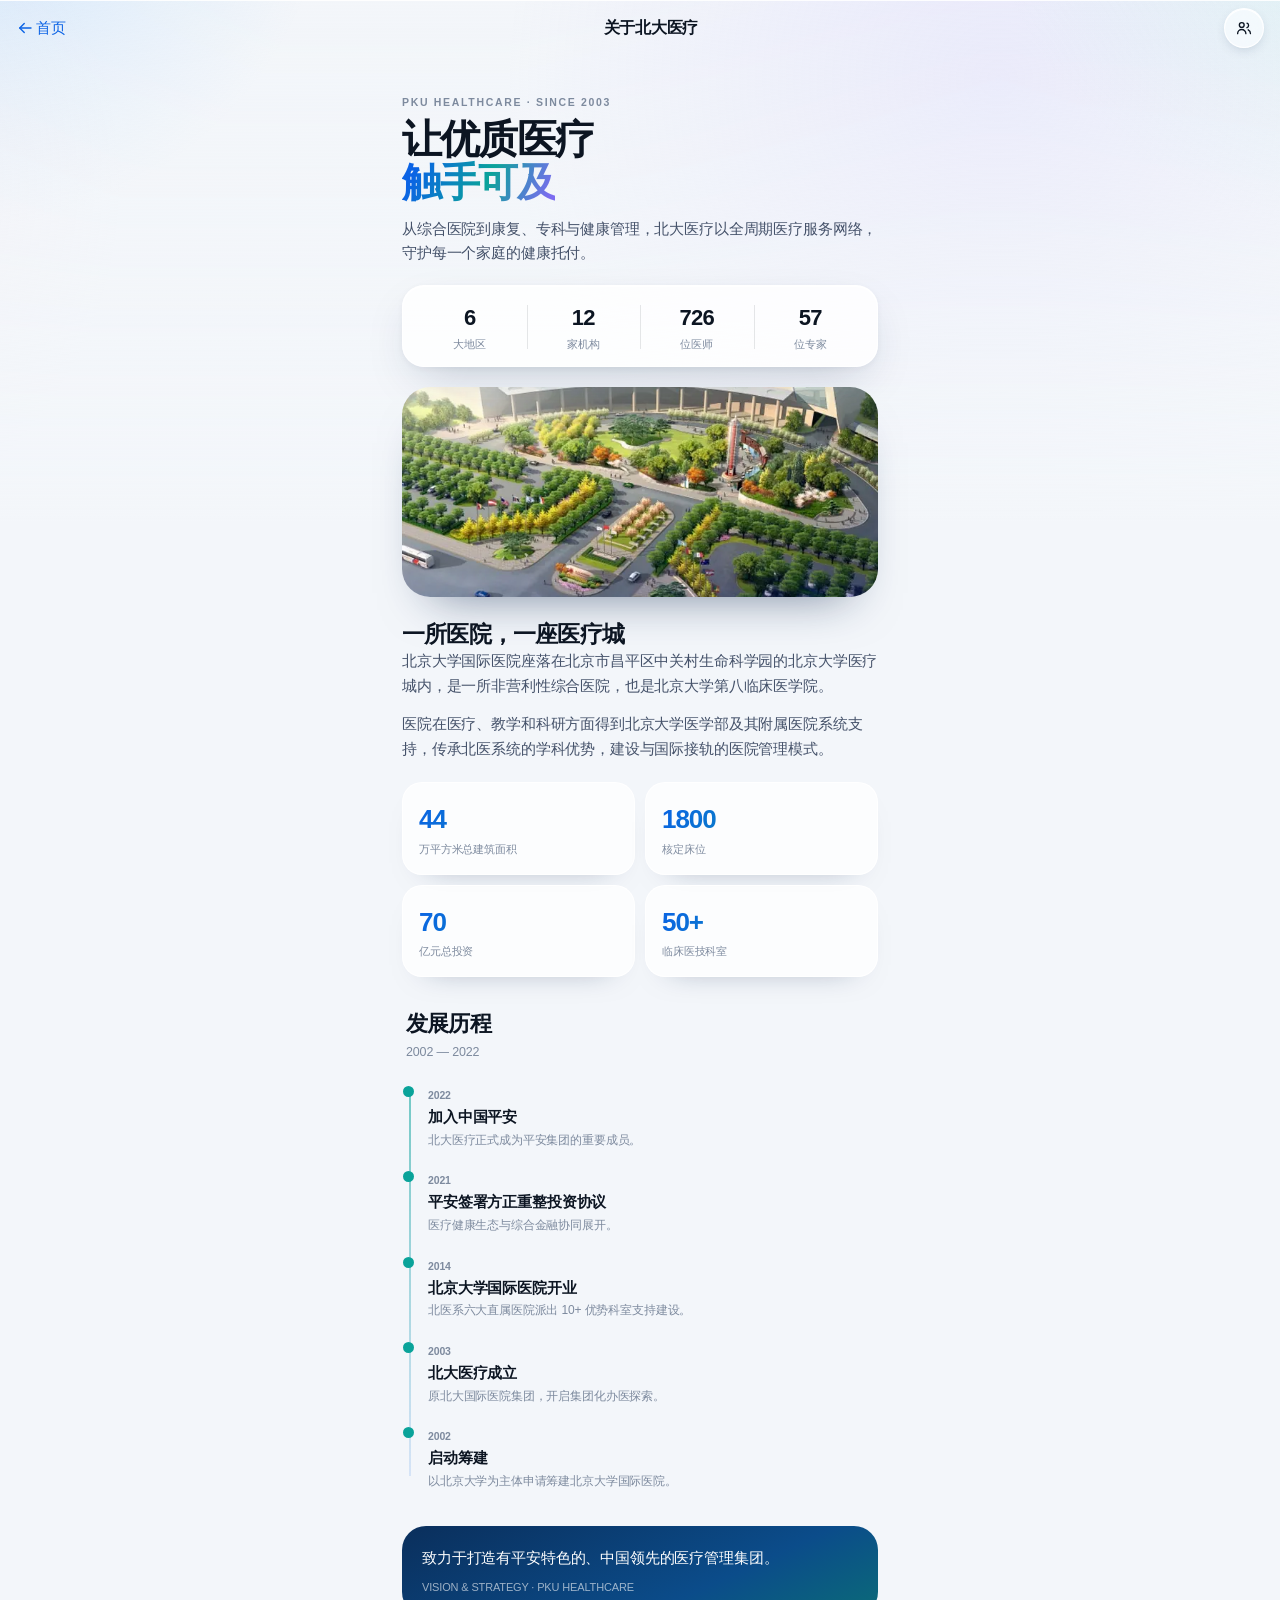
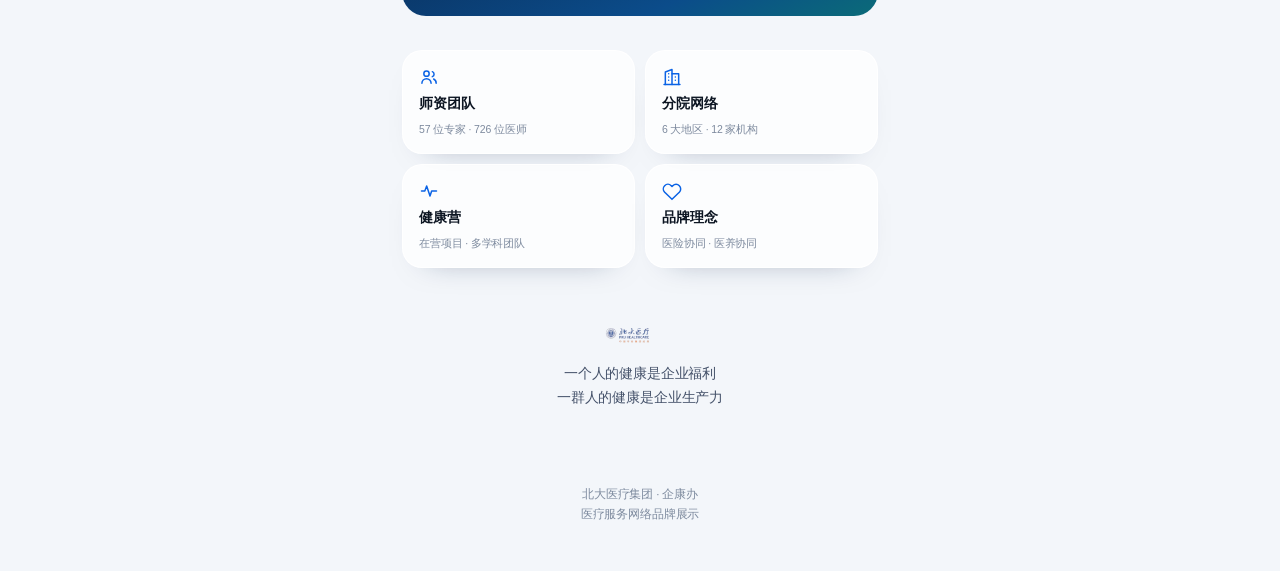
==== commit cac4d1bb: "加载容错：脚本失败自动重试，超时显示重试提示" ====
--- a/brand.html
+++ b/brand.html
@@ -12,7 +12,7 @@
 </head>
 <body>
   <div class="ambient" aria-hidden="true"></div>
-  <script src="./icons.js"></script>
+  <script src="./icons.js" onerror="this.onerror=null;this.src='./icons.js?r='+Date.now()"></script>
 
   <header class="topbar">
     <a class="back-btn" href="./mobile.html">
@@ -116,6 +116,16 @@
   <div class="backdrop" id="appBackdrop"></div>
   <div class="toast" id="appToast" role="status" aria-live="polite"></div>
 
-  <script src="./app.js"></script>
+  <script src="./app.js" onerror="this.onerror=null;this.src='./app.js?r='+Date.now()"></script>
+  <script>
+    window.__pageReady = false;
+    setTimeout(function () {
+      if (window.__pageReady) return;
+      var sk = document.querySelector('.skeleton-card, .skeleton-row, #profileContent .sk, #deptContent .sk');
+      if (!sk) return;
+      var box = sk.closest('.scroller, #teamContent, #profileContent, #deptContent') || sk.parentNode;
+      if (box) box.innerHTML = '<div class="load-slow"><b>内容加载较慢</b><p>网络似乎不太稳定，请稍后重试。</p><button type="button" onclick="location.reload()">重新加载</button></div>';
+    }, 6000);
+  </script>
 </body>
 </html>
--- a/ios.css
+++ b/ios.css
@@ -304,7 +304,6 @@
   gap: 12px;
   overflow-x: auto;
   scroll-snap-type: x mandatory;
-  -webkit-overflow-scrolling: touch;
   scrollbar-width: none;
   padding: 2px 16px 6px;
   margin: 0 -16px;
@@ -548,7 +547,7 @@
 /* ---------- misc ---------- */
 .divider { height: 0.5px; background: rgba(12, 21, 34, 0.08); margin: 18px 0; }
 
-.reveal { opacity: 0; transform: translateY(18px); transition: opacity 0.7s, transform 0.7s cubic-bezier(0.22, 1, 0.36, 1); }
+.reveal { opacity: 1; transform: none; }
 .reveal.is-in { opacity: 1; transform: none; }
 
 .toast {
@@ -674,3 +673,116 @@
   *, *::before, *::after { animation-duration: 0.01ms !important; transition-duration: 0.01ms !important; scroll-behavior: auto !important; }
   .reveal { opacity: 1; transform: none; }
 }
+
+/* =========================================================
+   Scroll performance
+   Real blur is kept only on fixed chrome (topbar / tabbar / sheet).
+   In-flow glass cards use translucent fills instead of backdrop-filter,
+   which avoids re-blurring dozens of layers every scroll frame.
+   ========================================================= */
+.ambient {
+  filter: none;
+  background:
+    radial-gradient(42vw 42vw at 12% 4%, rgba(96, 178, 255, 0.34), rgba(96, 178, 255, 0.1) 46%, transparent 70%),
+    radial-gradient(46vw 46vw at 92% 0%, rgba(126, 232, 208, 0.32), rgba(126, 232, 208, 0.09) 48%, transparent 72%),
+    radial-gradient(52vw 52vw at 70% 32%, rgba(190, 178, 255, 0.24), rgba(190, 178, 255, 0.07) 50%, transparent 74%),
+    radial-gradient(40vw 40vw at 0% 45%, rgba(255, 205, 214, 0.22), rgba(255, 205, 214, 0.06) 50%, transparent 74%);
+  transform: translateZ(0);
+}
+
+.glass,
+.glass-strong,
+.expert-card,
+.region-card,
+.dept-tile,
+.network-more,
+.person,
+.faculty-card,
+.hospital-card,
+.leader-card,
+.feature-card,
+.about-number,
+.about-link,
+.list,
+.search,
+.segmented,
+.member-sheet-block {
+  -webkit-backdrop-filter: none !important;
+  backdrop-filter: none !important;
+}
+
+.glass { background: rgba(255, 255, 255, 0.82); }
+.expert-card,
+.region-card,
+.dept-tile,
+.person,
+.faculty-card,
+.hospital-card,
+.leader-card,
+.feature-card,
+.about-number,
+.about-link,
+.list { background: rgba(255, 255, 255, 0.86); }
+.network-more { background: rgba(255, 255, 255, 0.78); }
+.search { background: rgba(255, 255, 255, 0.94); }
+.segmented { background: rgba(236, 241, 247, 0.92); }
+.member-sheet-block { background: rgba(255, 255, 255, 0.82); }
+
+.expert-card,
+.region-card,
+.dept-tile,
+.network-more,
+.person,
+.faculty-card,
+.hospital-card,
+.leader-card,
+.feature-card,
+.about-number,
+.about-link { box-shadow: 0 6px 18px -14px rgba(13, 38, 76, 0.38); }
+
+.topbar.is-scrolled {
+  -webkit-backdrop-filter: saturate(170%) blur(20px);
+  backdrop-filter: saturate(170%) blur(20px);
+}
+.tabbar {
+  -webkit-backdrop-filter: saturate(170%) blur(24px);
+  backdrop-filter: saturate(170%) blur(24px);
+  transform: translateX(-50%) translateZ(0);
+  will-change: transform;
+}
+
+/* WeChat / low-memory devices: no live blur on fixed chrome */
+html.perf-lite .topbar.is-scrolled,
+html.perf-lite .tabbar {
+  -webkit-backdrop-filter: none !important;
+  backdrop-filter: none !important;
+}
+html.perf-lite .topbar.is-scrolled { background: rgba(248, 250, 253, 0.97); }
+html.perf-lite .tabbar {
+  background: rgba(255, 255, 255, 0.97);
+  box-shadow: 0 10px 30px -16px rgba(13, 38, 76, 0.32);
+}
+
+/* result anchor under the sticky toolbar */
+.result-line { scroll-margin-top: calc(var(--safe-top) + 208px); }
+
+/* lightweight loading skeletons */
+.skeleton-card { pointer-events: none; }
+.sk { display: block; background: rgba(12, 21, 34, 0.06); border-radius: 50%; }
+.sk-avatar { width: 58px; height: 58px; flex: none; }
+.sk-lines { display: flex; flex-direction: column; gap: 8px; flex: 1; }
+.sk-line { height: 11px; border-radius: 6px; }
+.sk-line.w70 { width: 70%; }
+.sk-line.w65 { width: 65%; }
+.sk-line.w60 { width: 60%; }
+.sk-line.w55 { width: 55%; }
+.sk-line.w50 { width: 50%; }
+.sk-line.w45 { width: 45%; }
+.sk-line.w40 { width: 40%; }
+.sk-line.w35 { width: 35%; }
+.skeleton-row { pointer-events: none; }
+
+.load-slow { padding: 28px 18px; text-align: center; color: var(--ink-3); }
+.load-slow b { display: block; font-size: 15px; color: var(--ink); margin-bottom: 4px; }
+.load-slow p { margin: 0 0 14px; font-size: 12.5px; }
+.load-slow button { height: 38px; padding: 0 18px; border-radius: 12px; font-size: 13px; font-weight: 600; color: var(--brand); background: rgba(11, 99, 229, 0.09); }
--- a/views.css
+++ b/views.css
@@ -28,8 +28,6 @@
   z-index: -1;
   background: url("./assets/nursing.webp") center/cover;
   opacity: 0.06;
-  filter: blur(1.5px);
-  mix-blend-mode: luminosity;
 }
 .camp-hero::after {
   content: "";
@@ -145,7 +143,6 @@
   overflow-x: auto;
   scrollbar-width: none;
   padding: 2px 16px 4px;
-  -webkit-overflow-scrolling: touch;
 }
 .hospital-filter::-webkit-scrollbar { display: none; }
 .hospital-filter .chip { height: 30px; font-size: 12px; }
@@ -172,6 +169,7 @@
   place-items: center;
   border-radius: 9px;
   color: var(--role-tone, #0b63e5);
+  background: rgba(11, 99, 229, 0.1);
   background: color-mix(in srgb, var(--role-tone, #0b63e5) 11%, transparent);
 }
 .role-group-head .ic { width: 15px; height: 15px; }
@@ -269,8 +267,6 @@
   z-index: -1;
   background: url("./assets/hospital-intro.webp") center 30%/cover;
   opacity: 0.09;
-  filter: blur(1px);
-  mix-blend-mode: luminosity;
 }
 .team-hero-card h1 { margin: 8px 0 0; font-size: 28px; font-weight: 740; letter-spacing: -0.04em; }
 .team-hero-card p { margin: 6px 0 0; font-size: 12.5px; color: rgba(255, 255, 255, 0.7); line-height: 1.6; }
@@ -373,6 +369,7 @@
   place-items: center;
   border-radius: 13px;
   color: var(--tone, #0b63e5);
+  background: rgba(11, 99, 229, 0.1);
   background: color-mix(in srgb, var(--tone, #0b63e5) 11%, transparent);
 }
 .hospital-mark .ic { width: 20px; height: 20px; }
@@ -510,3 +507,26 @@
 .feature-card b { display: block; margin-top: 6px; font-size: 15px; font-weight: 640; letter-spacing: -0.02em; }
 .feature-card p { margin: 5px 0 0; font-size: 13px; line-height: 1.65; color: var(--ink-2); }
 .feature-card .chip { height: 22px; font-size: 10px; }
+
+/* shared bits used outside the home page */
+.hero-stats {
+  margin-top: 22px;
+  padding: 15px 10px 13px;
+  border-radius: 22px;
+}
+.hero-stats b { font-size: 22px; }
+.network-more {
+  display: flex;
+  align-items: center;
+  justify-content: space-between;
+  gap: 12px;
+  margin-top: 10px;
+  padding: 14px 16px;
+  border-radius: 18px;
+  background: rgba(255, 255, 255, 0.78);
+  border: 0.5px solid rgba(255, 255, 255, 0.8);
+  font-size: 13px;
+  font-weight: 560;
+  color: var(--ink-2);
+}
+.network-more span { display: inline-flex; align-items: center; gap: 3px; color: var(--brand); font-weight: 600; white-space: nowrap; }
